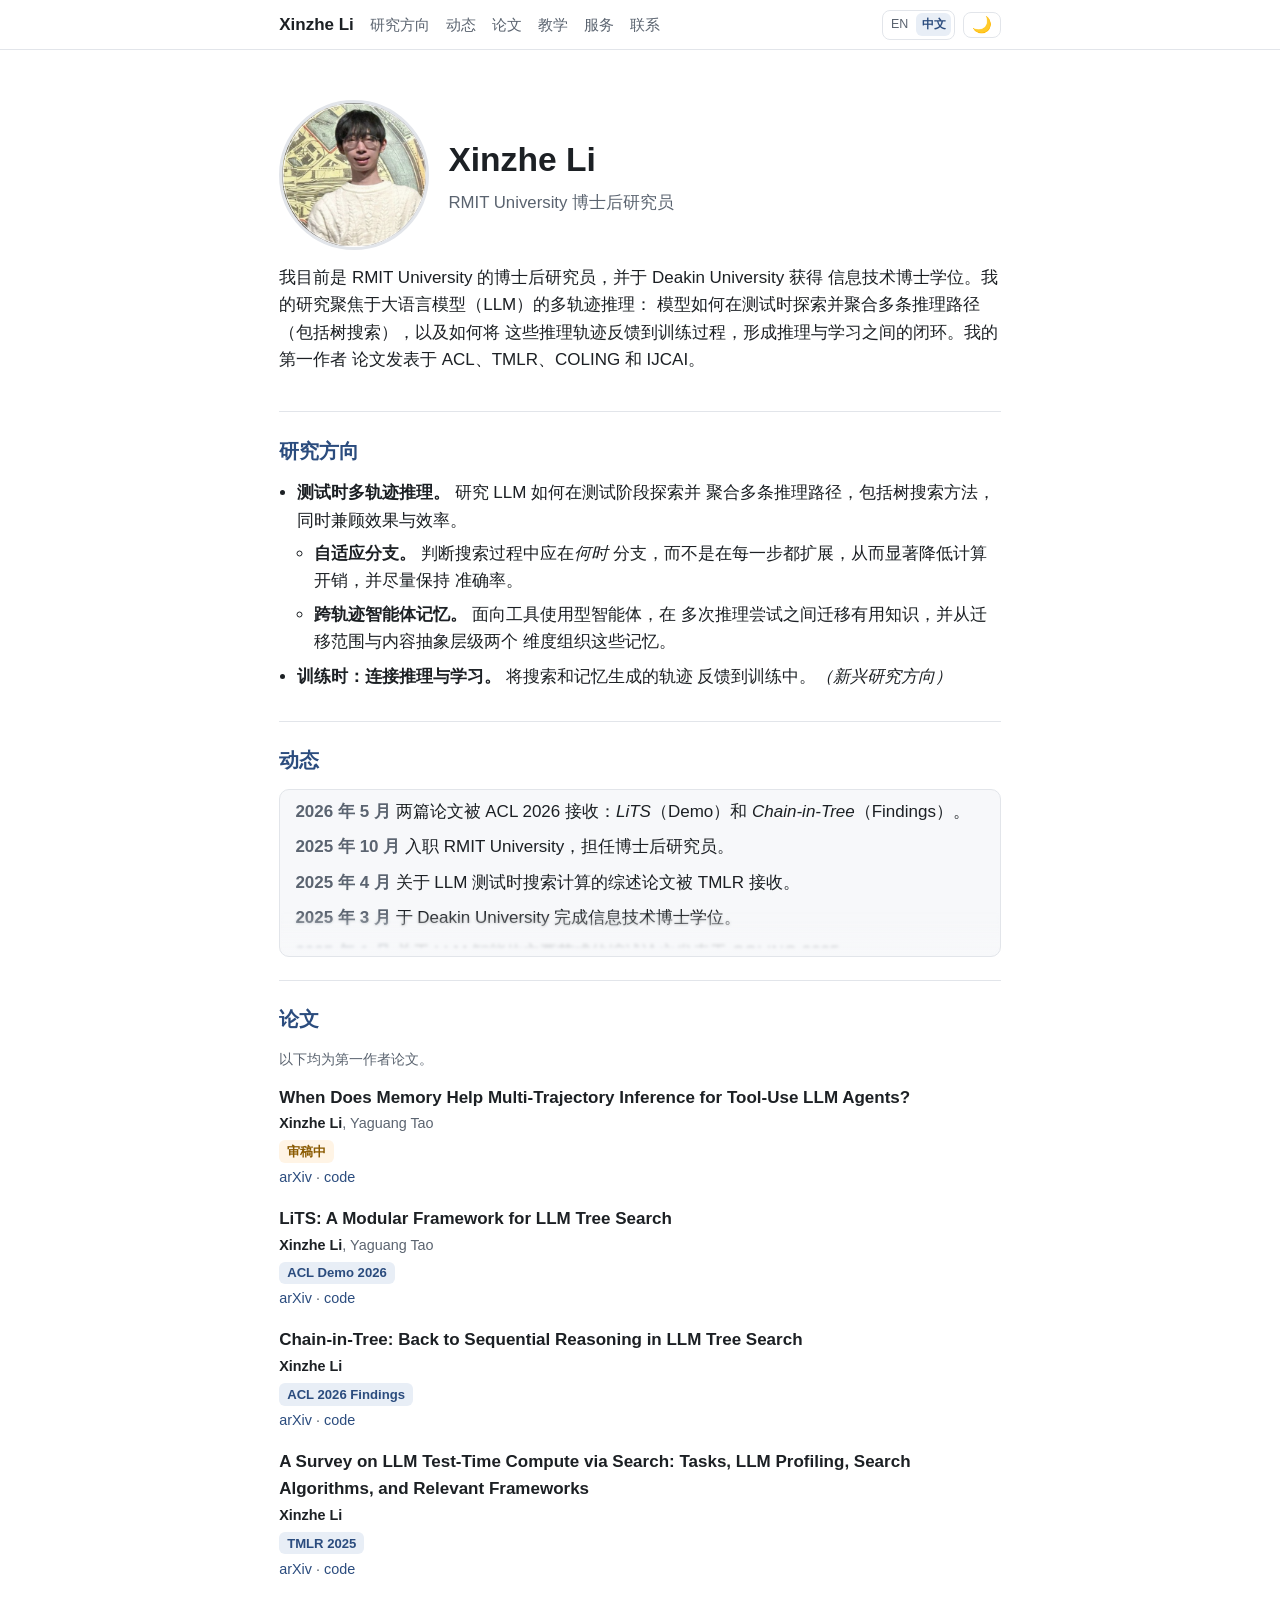
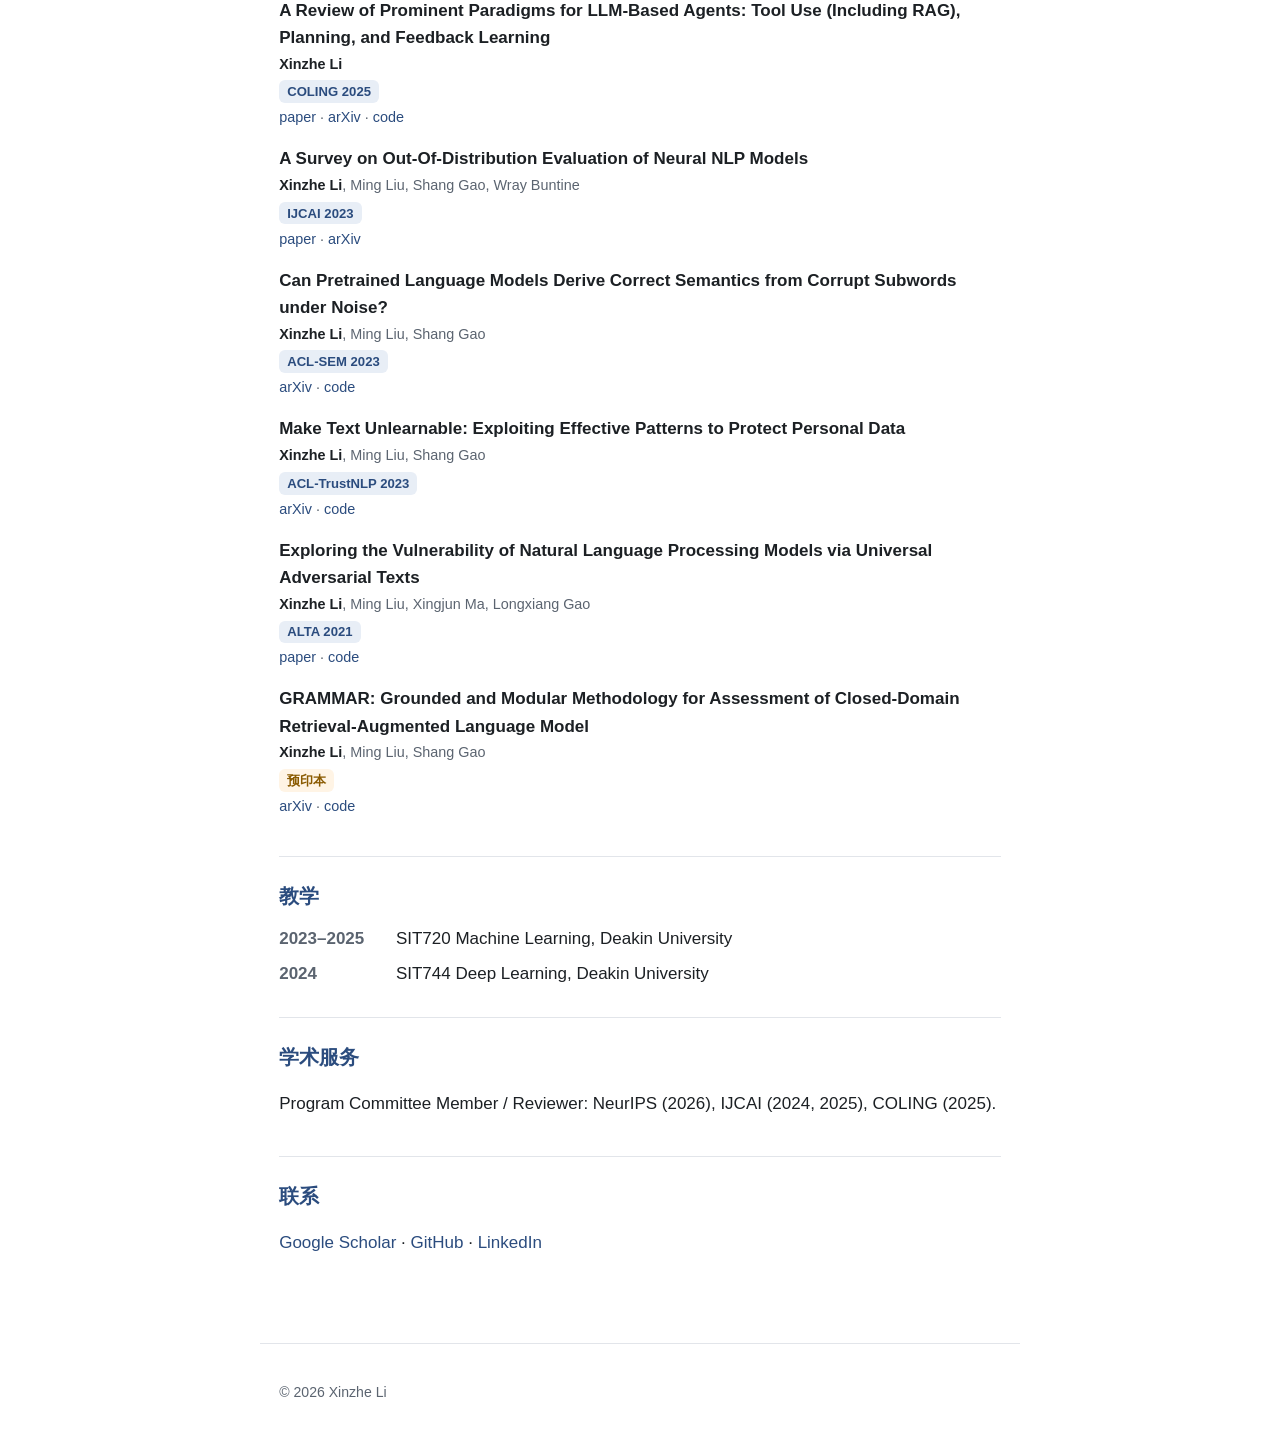
==== index.zh.html @ 4312484e "Add bilingual homepage toggle" ====
<!DOCTYPE html>
<html lang="zh-CN" data-theme="light">
<head>
  <meta charset="UTF-8">
  <meta name="viewport" content="width=device-width, initial-scale=1.0">
  <title>Xinzhe Li | 个人主页</title>
  <meta name="description" content="Xinzhe Li，RMIT University 博士后研究员。研究方向包括大语言模型多轨迹推理、测试时搜索，以及将推理轨迹反馈到训练。">
  <meta name="author" content="Xinzhe Li">
  <link rel="preconnect" href="https://fonts.googleapis.com">
  <link rel="stylesheet" href="assets/css/style.css">
</head>
<body>
  <header class="site-header">
    <nav class="nav" aria-label="主导航">
      <a class="nav-brand" href="#top">Xinzhe Li</a>
      <ul class="nav-links">
        <li><a href="#research">研究方向</a></li>
        <li><a href="#news">动态</a></li>
        <li><a href="#publications">论文</a></li>
        <li><a href="#teaching">教学</a></li>
        <li><a href="#service">服务</a></li>
        <li><a href="#contact">联系</a></li>
      </ul>
      <div class="nav-actions">
        <div class="language-toggle" aria-label="语言">
          <a href="index.html" hreflang="en" lang="en">EN</a>
          <span aria-current="page">中文</span>
        </div>
        <button id="theme-toggle" class="theme-toggle" type="button" aria-label="切换深色模式" title="切换深色模式">🌙</button>
      </div>
    </nav>
  </header>

  <main id="top">
    <section class="hero" aria-labelledby="hero-name">
      <div class="hero-head">
        <img class="avatar" src="assets/img/avatar.png" alt="Xinzhe Li" width="150" height="150">
        <div>
          <h1 id="hero-name">Xinzhe Li</h1>
          <p class="hero-role">RMIT University 博士后研究员</p>
        </div>
      </div>
      <p class="hero-bio">
        我目前是 RMIT University 的博士后研究员，并于 Deakin University 获得
        信息技术博士学位。我的研究聚焦于大语言模型（LLM）的多轨迹推理：
        模型如何在测试时探索并聚合多条推理路径（包括树搜索），以及如何将
        这些推理轨迹反馈到训练过程，形成推理与学习之间的闭环。我的第一作者
        论文发表于 ACL、TMLR、COLING 和 IJCAI。
      </p>
    </section>

    <section id="research" aria-labelledby="research-h">
      <h2 id="research-h">研究方向</h2>
      <ul class="research-list">
        <li><strong>测试时多轨迹推理。</strong> 研究 LLM 如何在测试阶段探索并
          聚合多条推理路径，包括树搜索方法，同时兼顾效果与效率。
          <ul>
            <li><strong>自适应分支。</strong> 判断搜索过程中应在<em>何时</em>
              分支，而不是在每一步都扩展，从而显著降低计算开销，并尽量保持
              准确率。</li>
            <li><strong>跨轨迹智能体记忆。</strong> 面向工具使用型智能体，在
              多次推理尝试之间迁移有用知识，并从迁移范围与内容抽象层级两个
              维度组织这些记忆。</li>
          </ul>
        </li>
        <li><strong>训练时：连接推理与学习。</strong> 将搜索和记忆生成的轨迹
          反馈到训练中。<em>（新兴研究方向）</em></li>
      </ul>
    </section>

    <section id="news" aria-labelledby="news-h">
      <h2 id="news-h">动态</h2>
      <div class="news-box">
        <ul class="news-list">
          <li><span class="news-date">2026 年 5 月</span> 两篇论文被 ACL 2026 接收：<em>LiTS</em>（Demo）和 <em>Chain-in-Tree</em>（Findings）。</li>
          <li><span class="news-date">2025 年 10 月</span> 入职 RMIT University，担任博士后研究员。</li>
          <li><span class="news-date">2025 年 4 月</span> 关于 LLM 测试时搜索计算的综述论文被 TMLR 接收。</li>
          <li><span class="news-date">2025 年 3 月</span> 于 Deakin University 完成信息技术博士学位。</li>
          <li><span class="news-date">2025 年 1 月</span> 关于 LLM 智能体主要范式的综述论文发表于 COLING 2025。</li>
        </ul>
      </div>
    </section>

    <section id="publications" aria-labelledby="pub-h">
      <h2 id="pub-h">论文</h2>
      <p class="pub-note">以下均为第一作者论文。</p>
      <!-- publications:start -->
      <ul class="pub-list">
        <li>
          <span class="pub-title">When Does Memory Help Multi-Trajectory Inference for Tool-Use LLM Agents?</span>
          <span class="pub-authors"><strong>Xinzhe Li</strong>, Yaguang Tao</span>
          <span class="pub-venue badge-review">审稿中</span>
          <span class="pub-links"><a href="https://arxiv.org/abs/2605.28224">arXiv</a> · <a href="https://github.com/xinzhel/lits-llm">code</a></span>
        </li>
        <li>
          <span class="pub-title">LiTS: A Modular Framework for LLM Tree Search</span>
          <span class="pub-authors"><strong>Xinzhe Li</strong>, Yaguang Tao</span>
          <span class="pub-venue">ACL Demo 2026</span>
          <span class="pub-links"><a href="https://arxiv.org/abs/2603.00631">arXiv</a> · <a href="https://github.com/xinzhel/lits-llm">code</a></span>
        </li>
        <li>
          <span class="pub-title">Chain-in-Tree: Back to Sequential Reasoning in LLM Tree Search</span>
          <span class="pub-authors"><strong>Xinzhe Li</strong></span>
          <span class="pub-venue">ACL 2026 Findings</span>
          <span class="pub-links"><a href="https://arxiv.org/abs/2509.25835">arXiv</a> · <a href="https://github.com/xinzhel/chain_in_tree">code</a></span>
        </li>
        <li>
          <span class="pub-title">A Survey on LLM Test-Time Compute via Search: Tasks, LLM Profiling, Search Algorithms, and Relevant Frameworks</span>
          <span class="pub-authors"><strong>Xinzhe Li</strong></span>
          <span class="pub-venue">TMLR 2025</span>
          <span class="pub-links"><a href="https://arxiv.org/abs/2501.10069">arXiv</a> · <a href="https://github.com/xinzhel/LLM-Search">code</a></span>
        </li>
        <li>
          <span class="pub-title">A Review of Prominent Paradigms for LLM-Based Agents: Tool Use (Including RAG), Planning, and Feedback Learning</span>
          <span class="pub-authors"><strong>Xinzhe Li</strong></span>
          <span class="pub-venue">COLING 2025</span>
          <span class="pub-links"><a href="https://aclanthology.org/2025.coling-main.652/">paper</a> · <a href="https://arxiv.org/abs/2406.05804">arXiv</a> · <a href="https://github.com/xinzhel/LLM-Agent-Survey">code</a></span>
        </li>
        <li>
          <span class="pub-title">A Survey on Out-Of-Distribution Evaluation of Neural NLP Models</span>
          <span class="pub-authors"><strong>Xinzhe Li</strong>, Ming Liu, Shang Gao, Wray Buntine</span>
          <span class="pub-venue">IJCAI 2023</span>
          <span class="pub-links"><a href="https://www.ijcai.org/proceedings/2023/749">paper</a> · <a href="https://arxiv.org/abs/2306.15261">arXiv</a></span>
        </li>
        <li>
          <span class="pub-title">Can Pretrained Language Models Derive Correct Semantics from Corrupt Subwords under Noise?</span>
          <span class="pub-authors"><strong>Xinzhe Li</strong>, Ming Liu, Shang Gao</span>
          <span class="pub-venue">ACL-SEM 2023</span>
          <span class="pub-links"><a href="https://arxiv.org/abs/2306.15268">arXiv</a> · <a href="https://github.com/xinzhel/word_corruption">code</a></span>
        </li>
        <li>
          <span class="pub-title">Make Text Unlearnable: Exploiting Effective Patterns to Protect Personal Data</span>
          <span class="pub-authors"><strong>Xinzhe Li</strong>, Ming Liu, Shang Gao</span>
          <span class="pub-venue">ACL-TrustNLP 2023</span>
          <span class="pub-links"><a href="https://arxiv.org/abs/2307.00456">arXiv</a> · <a href="https://github.com/xinzhel/unlearnable_texts">code</a></span>
        </li>
        <li>
          <span class="pub-title">Exploring the Vulnerability of Natural Language Processing Models via Universal Adversarial Texts</span>
          <span class="pub-authors"><strong>Xinzhe Li</strong>, Ming Liu, Xingjun Ma, Longxiang Gao</span>
          <span class="pub-venue">ALTA 2021</span>
          <span class="pub-links"><a href="https://aclanthology.org/2021.alta-1.14/">paper</a> · <a href="https://github.com/xinzhel/attack_alta">code</a></span>
        </li>
        <li>
          <span class="pub-title">GRAMMAR: Grounded and Modular Methodology for Assessment of Closed-Domain Retrieval-Augmented Language Model</span>
          <span class="pub-authors"><strong>Xinzhe Li</strong>, Ming Liu, Shang Gao</span>
          <span class="pub-venue badge-review">预印本</span>
          <span class="pub-links"><a href="https://arxiv.org/abs/2404.19232">arXiv</a> · <a href="https://github.com/xinzhel/grammar">code</a></span>
        </li>
      </ul>
      <!-- publications:end -->
    </section>

    <section id="teaching" aria-labelledby="teach-h">
      <h2 id="teach-h">教学</h2>
      <ul class="teach-list">
        <li><span class="teach-date">2023–2025</span> SIT720 Machine Learning, Deakin University</li>
        <li><span class="teach-date">2024</span> SIT744 Deep Learning, Deakin University</li>
      </ul>
    </section>

    <section id="service" aria-labelledby="service-h">
      <h2 id="service-h">学术服务</h2>
      <p>Program Committee Member / Reviewer: NeurIPS (2026), IJCAI (2024, 2025), COLING (2025).</p>
    </section>

    <section id="contact" aria-labelledby="contact-h">
      <h2 id="contact-h">联系</h2>
      <p>
        <a href="https://scholar.google.com.au/citations?user=GzoezEUAAAAJ&hl=en">Google Scholar</a> ·
        <a href="https://github.com/xinzhel">GitHub</a> ·
        <a href="https://www.linkedin.com/in/xinzhe-li-b04639166/">LinkedIn</a>
      </p>
    </section>
  </main>

  <footer class="site-footer">
    <p>© <span id="year">2026</span> Xinzhe Li</p>
  </footer>

  <script src="assets/js/theme.js" defer></script>
</body>
</html>
---- assets/css/style.css ----
:root {
  --bg: #ffffff;
  --surface: #f7f8fa;
  --text: #1c2024;
  --muted: #5b6470;
  --accent: #2b4c7e;
  --accent-soft: #e8eef6;
  --border: #e2e5ea;
  --badge-review-bg: #fff4e5;
  --badge-review-text: #8a5a00;
  --maxw: 760px;
}

html[data-theme="dark"] {
  --bg: #14171a;
  --surface: #1c2024;
  --text: #e6e8eb;
  --muted: #9aa3ad;
  --accent: #8fb2e0;
  --accent-soft: #21303f;
  --border: #2a2f35;
  --badge-review-bg: #3a2e16;
  --badge-review-text: #e6b873;
}

@media (prefers-color-scheme: dark) {
  html:not([data-theme="light"]) {
    --bg: #14171a;
    --surface: #1c2024;
    --text: #e6e8eb;
    --muted: #9aa3ad;
    --accent: #8fb2e0;
    --accent-soft: #21303f;
    --border: #2a2f35;
    --badge-review-bg: #3a2e16;
    --badge-review-text: #e6b873;
  }
}

* { box-sizing: border-box; }

html { scroll-behavior: smooth; }

body {
  margin: 0;
  background: var(--bg);
  color: var(--text);
  font-family: -apple-system, BlinkMacSystemFont, "Segoe UI", Roboto, Helvetica, Arial, sans-serif;
  line-height: 1.6;
  font-size: 17px;
}

a { color: var(--accent); text-decoration: none; }
a:hover { text-decoration: underline; }

/* Header / nav */
.site-header {
  position: sticky;
  top: 0;
  background: color-mix(in srgb, var(--bg) 88%, transparent);
  backdrop-filter: saturate(180%) blur(8px);
  border-bottom: 1px solid var(--border);
  z-index: 10;
}
.nav {
  max-width: var(--maxw);
  margin: 0 auto;
  padding: 0.6rem 1.2rem;
  display: flex;
  align-items: center;
  gap: 1rem;
}
.nav-brand { font-weight: 700; color: var(--text); }
.nav-links {
  list-style: none;
  display: flex;
  flex-wrap: wrap;
  gap: 1rem;
  margin: 0;
  padding: 0;
  flex: 1;
}
.nav-links a { color: var(--muted); font-size: 0.92rem; }
.nav-links a:hover { color: var(--accent); text-decoration: none; }
.nav-actions {
  display: flex;
  align-items: center;
  gap: 0.5rem;
}
.language-toggle {
  display: inline-flex;
  align-items: center;
  gap: 0.15rem;
  border: 1px solid var(--border);
  border-radius: 8px;
  padding: 0.15rem;
  font-size: 0.78rem;
  line-height: 1;
}
.language-toggle a,
.language-toggle span {
  display: inline-flex;
  align-items: center;
  min-height: 1.45rem;
  padding: 0 0.35rem;
}
.language-toggle a { color: var(--muted); }
.language-toggle a:hover { color: var(--accent); text-decoration: none; }
.language-toggle span {
  background: var(--accent-soft);
  color: var(--accent);
  border-radius: 6px;
  font-weight: 700;
}
.theme-toggle {
  background: transparent;
  border: 1px solid var(--border);
  border-radius: 8px;
  padding: 0.25rem 0.5rem;
  cursor: pointer;
  font-size: 1rem;
  line-height: 1;
}

/* Main layout */
main {
  max-width: var(--maxw);
  margin: 0 auto;
  padding: 1.5rem 1.2rem 3rem;
}
section { padding: 1.4rem 0; border-top: 1px solid var(--border); }
section:first-of-type { border-top: none; }
h1 { font-size: 2.1rem; margin: 0 0 0.2rem; }
h2 { font-size: 1.25rem; color: var(--accent); margin: 0 0 0.8rem; }

/* Hero */
.hero { padding-top: 1.6rem; }
.hero-role { color: var(--muted); font-size: 1.05rem; margin: 0 0 0.9rem; }
.hero-bio { margin: 0 0 1rem; }
.hero-links, .nav-links { list-style: none; }
.hero-links {
  display: flex;
  flex-wrap: wrap;
  gap: 0.4rem 1rem;
  margin: 0;
  padding: 0;
}
.hero-links a { font-weight: 600; }

/* Lists */
.research-list { padding-left: 1.1rem; margin: 0; }
.research-list li { margin-bottom: 0.5rem; }

.news-list, .teach-list { list-style: none; padding: 0; margin: 0; }
.news-list li, .teach-list li { margin-bottom: 0.5rem; }
.news-date, .teach-date {
  display: inline-block;
  min-width: 5.2rem;
  font-weight: 600;
  color: var(--muted);
}

/* Publications */
.pub-note { color: var(--muted); margin: 0 0 0.8rem; font-size: 0.9rem; }
.pub-list { list-style: none; padding-left: 0; margin: 0; }
.pub-list li { margin-bottom: 1rem; }
.pub-title { display: block; font-weight: 600; }
.pub-venue {
  display: inline-block;
  margin: 0.2rem 0;
  padding: 0.05rem 0.5rem;
  background: var(--accent-soft);
  color: var(--accent);
  border-radius: 6px;
  font-size: 0.82rem;
  font-weight: 600;
}
.pub-venue.badge-review {
  background: var(--badge-review-bg);
  color: var(--badge-review-text);
}
.pub-links { display: block; font-size: 0.9rem; color: var(--muted); }

/* Footer */
.site-footer {
  max-width: var(--maxw);
  margin: 0 auto;
  padding: 1.4rem 1.2rem;
  border-top: 1px solid var(--border);
  color: var(--muted);
  font-size: 0.88rem;
}

/* Responsive */
@media (max-width: 720px) {
  body { font-size: 16px; }
  .nav { flex-wrap: wrap; }
  .nav-links { order: 3; width: 100%; }
  .nav-actions { margin-left: auto; }
  h1 { font-size: 1.8rem; }
  .news-date, .teach-date { display: block; min-width: 0; }
}

/* News: scrollable box with a faded, blurred bottom edge */
.news-box {
  position: relative;
  background: var(--surface);
  border: 1px solid var(--border);
  border-radius: 10px;
  padding: 0.5rem 0.95rem;
}
.news-box .news-list {
  max-height: 150px;
  overflow-y: auto;
  padding-right: 0.6rem;
  scrollbar-width: thin;
}
.news-box .news-list li:last-child { margin-bottom: 0.2rem; }
.news-box::after {
  content: "";
  position: absolute;
  left: 1px;
  right: 1px;
  bottom: 1px;
  height: 44px;
  border-radius: 0 0 10px 10px;
  background: linear-gradient(to bottom, transparent, var(--surface));
  backdrop-filter: blur(1.5px);
  -webkit-mask-image: linear-gradient(to bottom, transparent, #000 75%);
  mask-image: linear-gradient(to bottom, transparent, #000 75%);
  pointer-events: none;
}

/* Hero avatar */
.hero-head {
  display: flex;
  align-items: center;
  gap: 1.2rem;
  margin-bottom: 0.9rem;
}
.hero-head h1 { margin: 0 0 0.2rem; }
.hero-head .hero-role { margin: 0; }
.avatar {
  width: 150px;
  height: 150px;
  border-radius: 50%;
  object-fit: cover;
  object-position: center;
  border: 3px solid var(--border);
  flex-shrink: 0;
}
@media (max-width: 720px) {
  .hero-head { flex-direction: column; align-items: flex-start; gap: 0.8rem; }
  .avatar { width: 120px; height: 120px; }
}

/* Teaching: fixed-width date column so course titles align */
.teach-date { width: 7rem; min-width: 7rem; }
@media (max-width: 720px) {
  .teach-date { width: auto; min-width: 0; }
}

/* Publication authors */
.pub-authors { display: block; font-size: 0.9rem; color: var(--muted); margin: 0.1rem 0; }
.pub-authors strong { color: var(--text); }

/* Nested research sub-bullets */
.research-list > li > ul { margin: 0.4rem 0 0; padding-left: 1.1rem; }
.research-list > li > ul > li { margin-bottom: 0.4rem; }
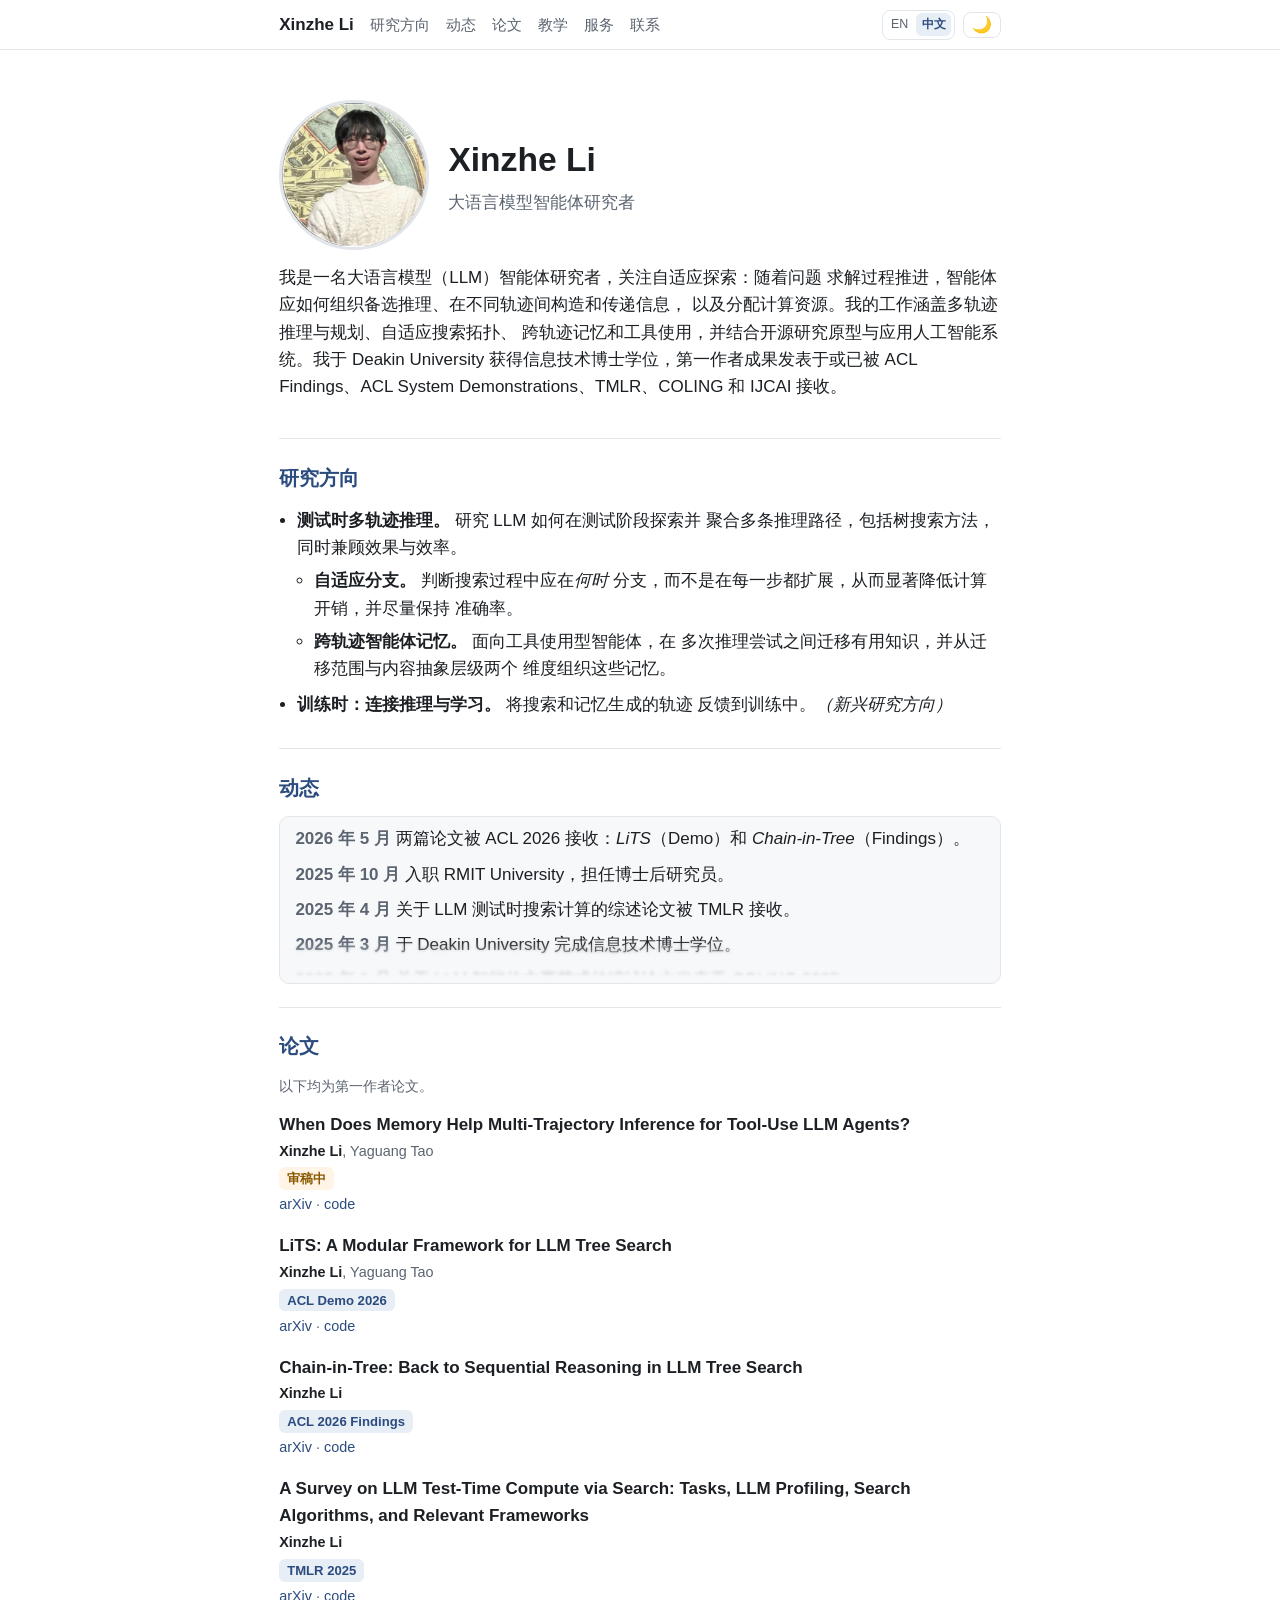
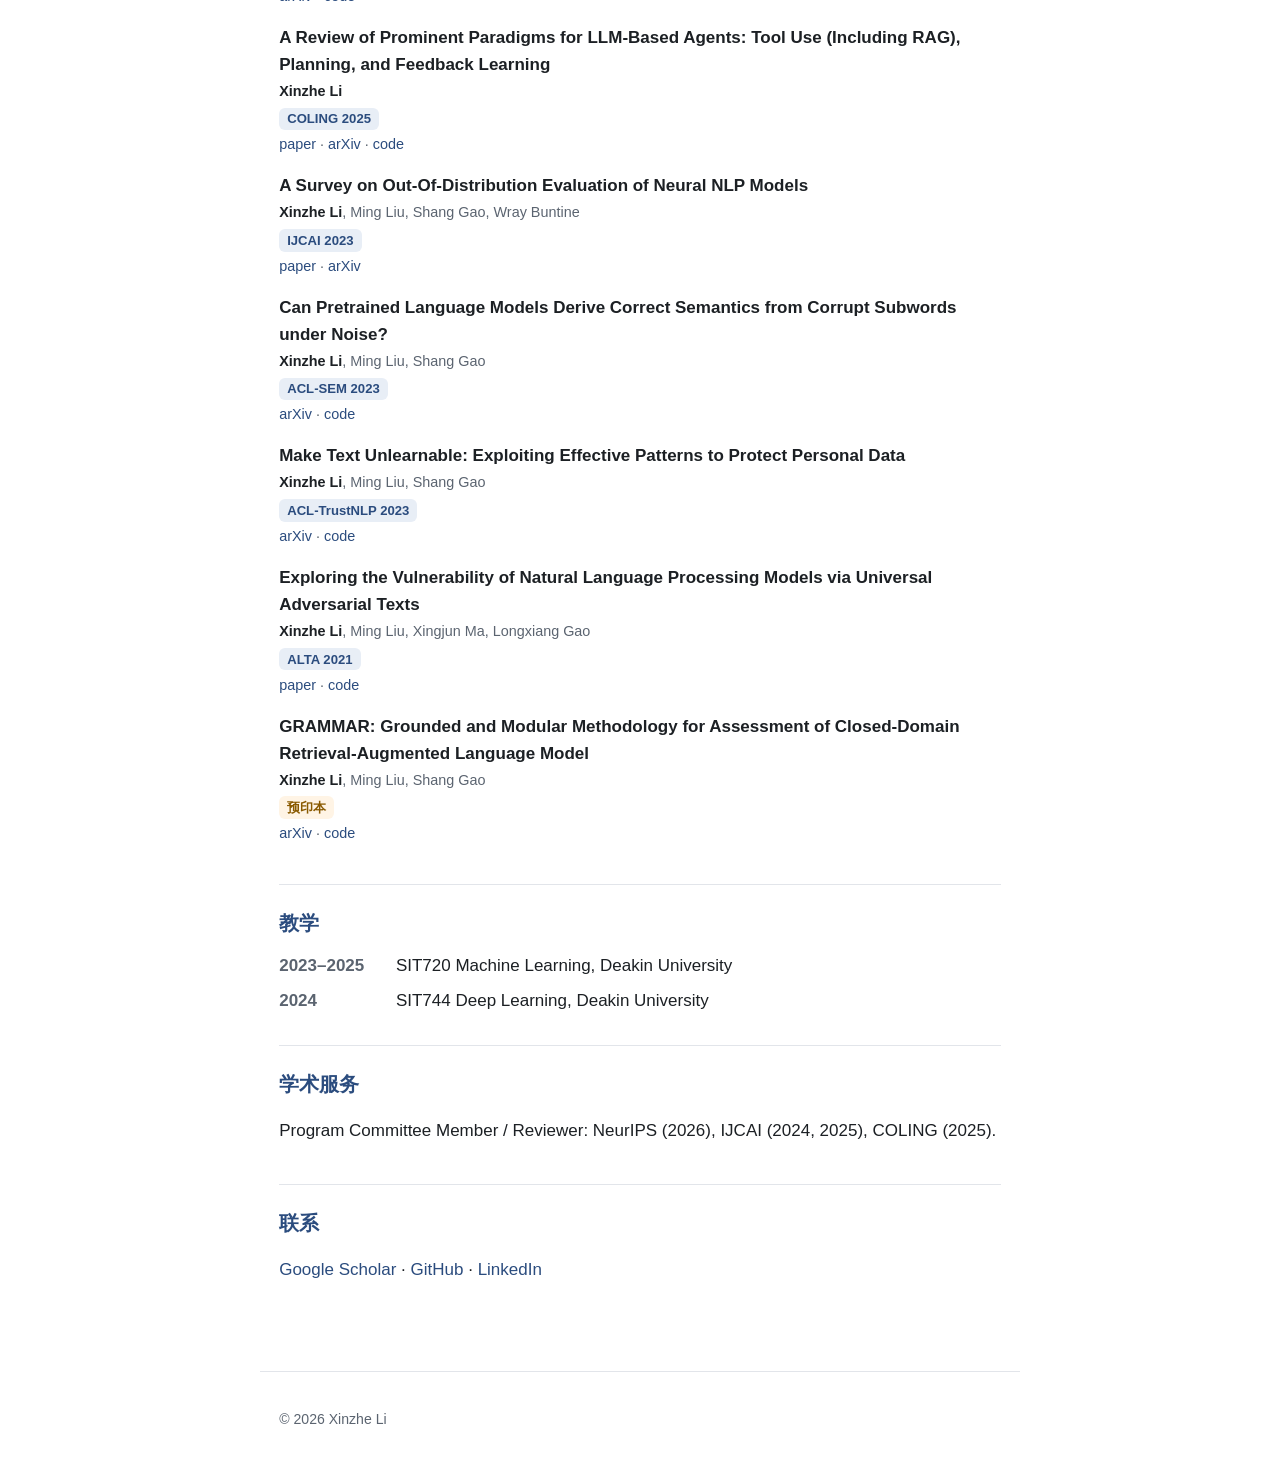
==== commit bb4b7324: "Update research introduction" ====
--- a/index.zh.html
+++ b/index.zh.html
@@ -4,7 +4,7 @@
   <meta charset="UTF-8">
   <meta name="viewport" content="width=device-width, initial-scale=1.0">
   <title>Xinzhe Li | 个人主页</title>
-  <meta name="description" content="Xinzhe Li，RMIT University 博士后研究员。研究方向包括大语言模型多轨迹推理、测试时搜索，以及将推理轨迹反馈到训练。">
+  <meta name="description" content="Xinzhe Li，大语言模型智能体研究者，研究自适应探索、多轨迹推理、搜索拓扑、跨轨迹记忆和工具使用。">
   <meta name="author" content="Xinzhe Li">
   <link rel="preconnect" href="https://fonts.googleapis.com">
   <link rel="stylesheet" href="assets/css/style.css">
@@ -37,15 +37,16 @@
         <img class="avatar" src="assets/img/avatar.png" alt="Xinzhe Li" width="150" height="150">
         <div>
           <h1 id="hero-name">Xinzhe Li</h1>
-          <p class="hero-role">RMIT University 博士后研究员</p>
+          <p class="hero-role">大语言模型智能体研究者</p>
         </div>
       </div>
       <p class="hero-bio">
-        我目前是 RMIT University 的博士后研究员，并于 Deakin University 获得
-        信息技术博士学位。我的研究聚焦于大语言模型（LLM）的多轨迹推理：
-        模型如何在测试时探索并聚合多条推理路径（包括树搜索），以及如何将
-        这些推理轨迹反馈到训练过程，形成推理与学习之间的闭环。我的第一作者
-        论文发表于 ACL、TMLR、COLING 和 IJCAI。
+        我是一名大语言模型（LLM）智能体研究者，关注自适应探索：随着问题
+        求解过程推进，智能体应如何组织备选推理、在不同轨迹间构造和传递信息，
+        以及分配计算资源。我的工作涵盖多轨迹推理与规划、自适应搜索拓扑、
+        跨轨迹记忆和工具使用，并结合开源研究原型与应用人工智能系统。我于
+        Deakin University 获得信息技术博士学位，第一作者成果发表于或已被
+        ACL Findings、ACL System Demonstrations、TMLR、COLING 和 IJCAI 接收。
       </p>
     </section>
 
